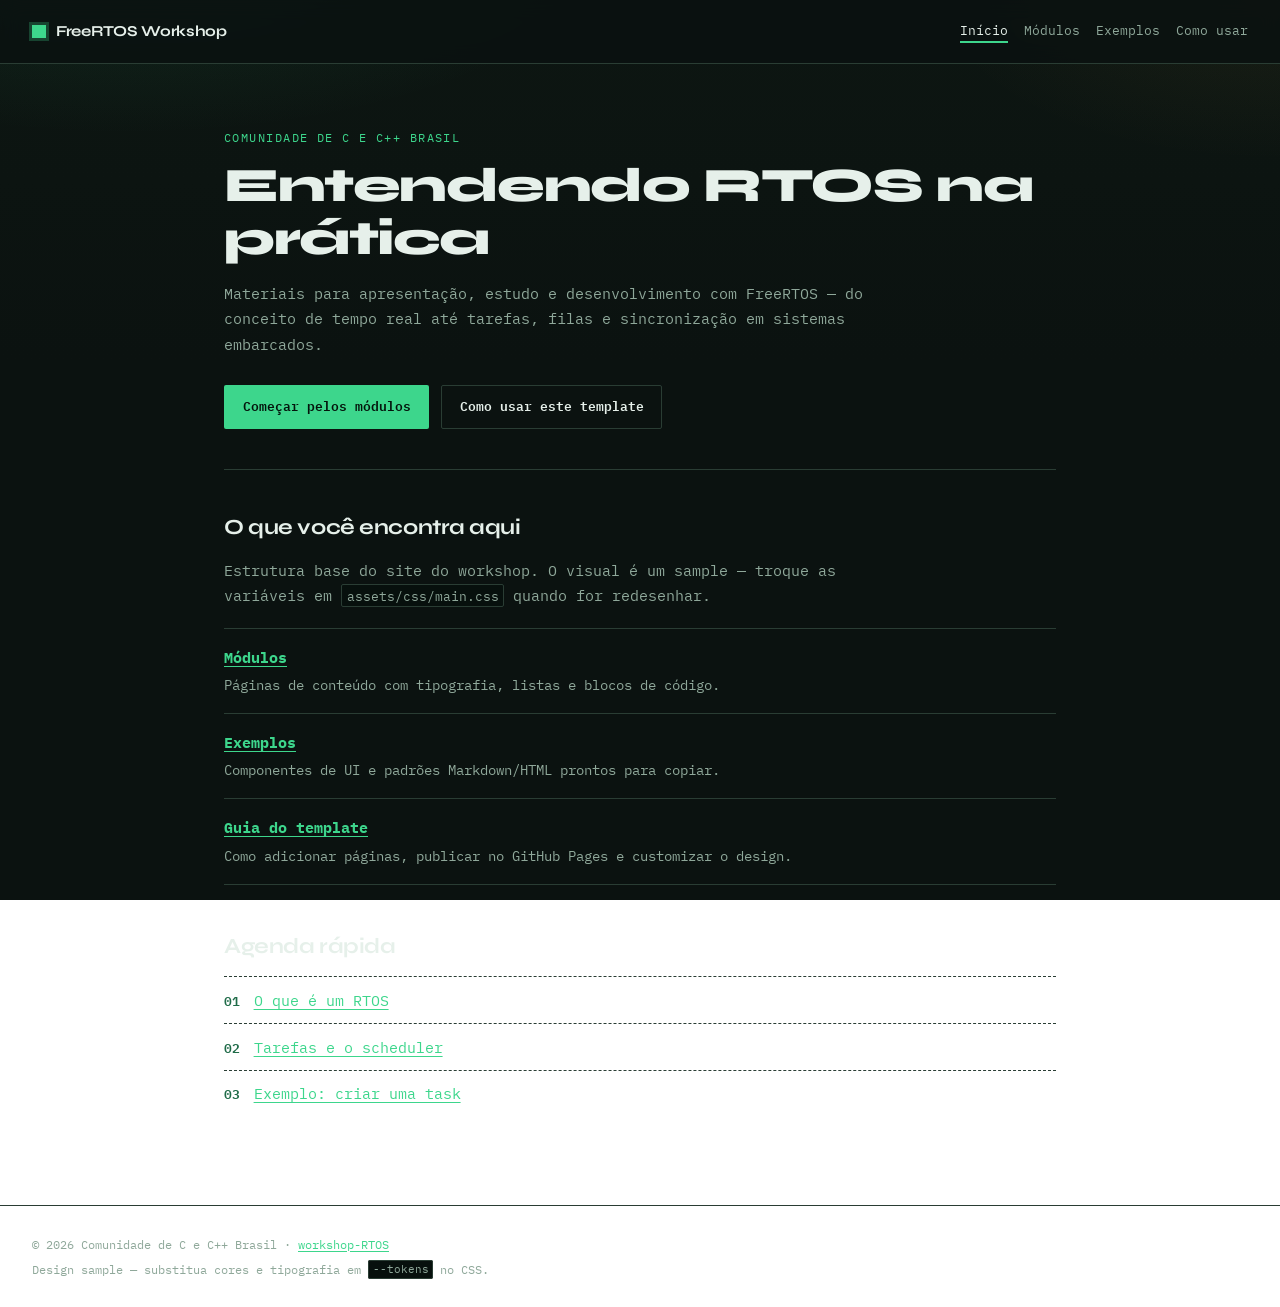
==== docs/index.html @ fe701c54 "Gerado um template base para ser usado na apresentação do material com github pages" ====
<!DOCTYPE html>
<html lang="pt-BR">
<head>
  <meta charset="utf-8">
  <meta name="viewport" content="width=device-width, initial-scale=1">
  <title>Workshop FreeRTOS — Comunidade C e C++ Brasil</title>
  <meta name="description" content="Materiais para apresentação, estudo e desenvolvimento prático com FreeRTOS.">
  <link rel="preconnect" href="https://fonts.googleapis.com">
  <link rel="preconnect" href="https://fonts.gstatic.com" crossorigin>
  <link href="https://fonts.googleapis.com/css2?family=IBM+Plex+Mono:wght@400;600&family=Syne:wght@600;700;800&display=swap" rel="stylesheet">
  <link rel="stylesheet" href="assets/css/main.css">
</head>
<body>
  <div class="page-shell">
    <header class="site-header">
      <a class="brand" href="index.html">
        <span class="brand-mark" aria-hidden="true"></span>
        <span class="brand-text">FreeRTOS Workshop</span>
      </a>
      <nav class="site-nav" aria-label="Principal">
        <a href="index.html" aria-current="page">Início</a>
        <a href="modulos/01-introducao.html">Módulos</a>
        <a href="exemplos/index.html">Exemplos</a>
        <a href="guia/como-usar.html">Como usar</a>
      </nav>
    </header>

    <main>
      <section class="hero">
        <p class="eyebrow">Comunidade de C e C++ Brasil</p>
        <h1>Entendendo RTOS na prática</h1>
        <p class="lede">
          Materiais para apresentação, estudo e desenvolvimento com FreeRTOS —
          do conceito de tempo real até tarefas, filas e sincronização em sistemas embarcados.
        </p>
        <div class="cta-row">
          <a class="btn btn-primary" href="modulos/01-introducao.html">Começar pelos módulos</a>
          <a class="btn btn-ghost" href="guia/como-usar.html">Como usar este template</a>
        </div>
      </section>

      <section class="section">
        <h2>O que você encontra aqui</h2>
        <p class="section-intro">Estrutura base do site do workshop. O visual é um sample — troque as variáveis em <code>assets/css/main.css</code> quando for redesenhar.</p>
        <ul class="feature-list">
          <li>
            <a href="modulos/01-introducao.html"><strong>Módulos</strong></a>
            <span>Páginas de conteúdo com tipografia, listas e blocos de código.</span>
          </li>
          <li>
            <a href="exemplos/index.html"><strong>Exemplos</strong></a>
            <span>Componentes de UI e padrões Markdown/HTML prontos para copiar.</span>
          </li>
          <li>
            <a href="guia/como-usar.html"><strong>Guia do template</strong></a>
            <span>Como adicionar páginas, publicar no GitHub Pages e customizar o design.</span>
          </li>
        </ul>
      </section>

      <section class="section section-compact">
        <h2>Agenda rápida</h2>
        <ol class="agenda">
          <li><a href="modulos/01-introducao.html">O que é um RTOS</a></li>
          <li><a href="modulos/02-tarefas.html">Tarefas e o scheduler</a></li>
          <li><a href="exemplos/snippet-codigo.html">Exemplo: criar uma task</a></li>
        </ol>
      </section>
    </main>

    <footer class="site-footer">
      <p>© 2026 Comunidade de C e C++ Brasil · <a href="https://github.com/">workshop-RTOS</a></p>
      <p class="footer-note">Design sample — substitua cores e tipografia em <code>--tokens</code> no CSS.</p>
    </footer>
  </div>
</body>
</html>
---- docs/assets/css/main.css ----
/*
  Design sample — FreeRTOS Workshop
  ==================================
  Troque apenas as variáveis em :root para redesenhar o site.
  Layout e classes semânticas ficam estáveis; o visual é descartável.
*/

:root {
  /* --- tokens (edite aqui) --- */
  --bg: #0b1210;
  --bg-elevated: #121b18;
  --surface: #18241f;
  --border: #2a3d34;
  --text: #e6f0ea;
  --text-muted: #8fa89a;
  --accent: #3dd68c;
  --accent-dim: #1f6b48;
  --accent-text: #04140c;
  --warn: #e8b84a;
  --code-bg: #07100d;
  --font-display: "Syne", system-ui, sans-serif;
  --font-mono: "IBM Plex Mono", ui-monospace, monospace;
  --radius: 2px;
  --max-width: 52rem;
  --header-h: 4rem;
  --space: 1.25rem;
}

*,
*::before,
*::after {
  box-sizing: border-box;
}

html {
  scroll-behavior: smooth;
}

body {
  margin: 0;
  min-height: 100vh;
  font-family: var(--font-mono);
  font-size: 0.95rem;
  line-height: 1.65;
  color: var(--text);
  background:
    radial-gradient(ellipse 80% 50% at 10% -10%, rgba(61, 214, 140, 0.12), transparent 50%),
    radial-gradient(ellipse 60% 40% at 100% 0%, rgba(232, 184, 74, 0.06), transparent 45%),
    linear-gradient(180deg, #0d1612 0%, var(--bg) 40%);
  background-attachment: fixed;
}

a {
  color: var(--accent);
  text-decoration-thickness: 1px;
  text-underline-offset: 0.2em;
}

a:hover {
  color: #7aefb0;
}

code,
pre {
  font-family: var(--font-mono);
}

code {
  font-size: 0.88em;
  padding: 0.12em 0.35em;
  background: var(--code-bg);
  border: 1px solid var(--border);
  border-radius: var(--radius);
}

.page-shell {
  min-height: 100vh;
  display: flex;
  flex-direction: column;
}

.site-header {
  position: sticky;
  top: 0;
  z-index: 10;
  display: flex;
  align-items: center;
  justify-content: space-between;
  gap: var(--space);
  height: var(--header-h);
  padding: 0 clamp(1rem, 4vw, 2rem);
  background: color-mix(in srgb, var(--bg) 88%, transparent);
  border-bottom: 1px solid var(--border);
  backdrop-filter: blur(10px);
}

.brand {
  display: inline-flex;
  align-items: center;
  gap: 0.65rem;
  color: var(--text);
  text-decoration: none;
  font-family: var(--font-display);
  font-weight: 700;
  letter-spacing: -0.02em;
}

.brand-mark {
  width: 0.85rem;
  height: 0.85rem;
  background: var(--accent);
  box-shadow: 0 0 0 3px color-mix(in srgb, var(--accent) 25%, transparent);
}

.site-nav {
  display: flex;
  flex-wrap: wrap;
  gap: 0.35rem 1rem;
  font-size: 0.82rem;
}

.site-nav a {
  color: var(--text-muted);
  text-decoration: none;
}

.site-nav a:hover,
.site-nav a[aria-current="page"] {
  color: var(--text);
}

.site-nav a[aria-current="page"] {
  border-bottom: 2px solid var(--accent);
}

main {
  flex: 1;
  width: min(100% - 2rem, var(--max-width));
  margin: 0 auto;
  padding: 2.5rem 0 4rem;
}

.hero {
  padding: 1.5rem 0 2.5rem;
  border-bottom: 1px solid var(--border);
  margin-bottom: 2.5rem;
}

.eyebrow {
  margin: 0 0 0.75rem;
  font-size: 0.75rem;
  letter-spacing: 0.12em;
  text-transform: uppercase;
  color: var(--accent);
}

.hero h1,
.page-title {
  margin: 0 0 1rem;
  font-family: var(--font-display);
  font-weight: 800;
  font-size: clamp(2rem, 5vw, 3rem);
  line-height: 1.1;
  letter-spacing: -0.03em;
}

.lede,
.section-intro {
  margin: 0;
  max-width: 40rem;
  color: var(--text-muted);
}

.cta-row {
  display: flex;
  flex-wrap: wrap;
  gap: 0.75rem;
  margin-top: 1.75rem;
}

.btn {
  display: inline-flex;
  align-items: center;
  justify-content: center;
  padding: 0.65rem 1.1rem;
  font-family: var(--font-mono);
  font-size: 0.82rem;
  font-weight: 600;
  text-decoration: none;
  border-radius: var(--radius);
  border: 1px solid transparent;
  transition: background 0.15s ease, color 0.15s ease, border-color 0.15s ease;
}

.btn-primary {
  background: var(--accent);
  color: var(--accent-text);
}

.btn-primary:hover {
  background: #7aefb0;
  color: var(--accent-text);
}

.btn-ghost {
  background: transparent;
  color: var(--text);
  border-color: var(--border);
}

.btn-ghost:hover {
  border-color: var(--accent);
  color: var(--accent);
}

.section {
  margin-bottom: 2.75rem;
}

.section-compact {
  margin-bottom: 1.5rem;
}

.section h2,
.content h2 {
  margin: 0 0 0.75rem;
  font-family: var(--font-display);
  font-size: 1.35rem;
  font-weight: 700;
  letter-spacing: -0.02em;
}

.content h3 {
  margin: 1.75rem 0 0.5rem;
  font-family: var(--font-display);
  font-size: 1.05rem;
}

.section-intro {
  margin-bottom: 1.25rem;
}

.feature-list,
.agenda {
  margin: 0;
  padding: 0;
  list-style: none;
}

.feature-list li {
  display: grid;
  gap: 0.25rem;
  padding: 1rem 0;
  border-top: 1px solid var(--border);
}

.feature-list li:last-child {
  border-bottom: 1px solid var(--border);
}

.feature-list span {
  color: var(--text-muted);
  font-size: 0.88rem;
}

.agenda {
  counter-reset: agenda;
}

.agenda li {
  counter-increment: agenda;
  display: flex;
  gap: 0.85rem;
  align-items: baseline;
  padding: 0.65rem 0;
  border-top: 1px dashed var(--border);
}

.agenda li::before {
  content: counter(agenda, decimal-leading-zero);
  color: var(--accent-dim);
  font-weight: 600;
  font-size: 0.8rem;
}

.site-footer {
  padding: 1.5rem clamp(1rem, 4vw, 2rem);
  border-top: 1px solid var(--border);
  color: var(--text-muted);
  font-size: 0.78rem;
}

.site-footer p {
  margin: 0.25rem 0;
}

.footer-note code {
  font-size: 0.85em;
}

/* --- content pages --- */

.page-header {
  margin-bottom: 2rem;
  padding-bottom: 1.25rem;
  border-bottom: 1px solid var(--border);
}

.meta {
  margin: 0.5rem 0 0;
  color: var(--text-muted);
  font-size: 0.8rem;
}

.content p {
  margin: 0 0 1rem;
}

.content ul,
.content ol {
  margin: 0 0 1.25rem;
  padding-left: 1.25rem;
  color: var(--text-muted);
}

.content li {
  margin-bottom: 0.35rem;
}

.content li::marker {
  color: var(--accent);
}

.callout {
  margin: 1.5rem 0;
  padding: 1rem 1.1rem;
  background: var(--surface);
  border-left: 3px solid var(--accent);
}

.callout.warn {
  border-left-color: var(--warn);
}

.callout p:last-child {
  margin-bottom: 0;
}

.callout-title {
  margin: 0 0 0.35rem;
  font-weight: 600;
  font-size: 0.82rem;
  letter-spacing: 0.04em;
  text-transform: uppercase;
  color: var(--accent);
}

.callout.warn .callout-title {
  color: var(--warn);
}

.pre-wrap {
  margin: 1.25rem 0 1.5rem;
  overflow-x: auto;
  padding: 1rem 1.1rem;
  background: var(--code-bg);
  border: 1px solid var(--border);
  border-radius: var(--radius);
}

.pre-wrap pre {
  margin: 0;
  font-size: 0.82rem;
  line-height: 1.55;
  color: #c8e6d4;
}

.pre-wrap .comment {
  color: #5f7a6c;
}

.pre-wrap .kw {
  color: var(--accent);
}

.pre-wrap .str {
  color: var(--warn);
}

.table-wrap {
  overflow-x: auto;
  margin: 1.25rem 0 1.5rem;
}

table {
  width: 100%;
  border-collapse: collapse;
  font-size: 0.85rem;
}

th,
td {
  padding: 0.65rem 0.75rem;
  text-align: left;
  border-bottom: 1px solid var(--border);
}

th {
  color: var(--text-muted);
  font-weight: 600;
  font-size: 0.75rem;
  letter-spacing: 0.06em;
  text-transform: uppercase;
}

.pager {
  display: flex;
  justify-content: space-between;
  gap: 1rem;
  margin-top: 2.5rem;
  padding-top: 1.25rem;
  border-top: 1px solid var(--border);
  font-size: 0.85rem;
}

.pager a {
  text-decoration: none;
}

.pager .dir {
  display: block;
  color: var(--text-muted);
  font-size: 0.72rem;
  letter-spacing: 0.06em;
  text-transform: uppercase;
  margin-bottom: 0.2rem;
}

.component-demo {
  margin: 1.5rem 0;
  padding: 1.25rem;
  background: var(--bg-elevated);
  border: 1px dashed var(--border);
}

.component-demo > .label {
  margin: 0 0 0.85rem;
  font-size: 0.72rem;
  letter-spacing: 0.08em;
  text-transform: uppercase;
  color: var(--text-muted);
}

.toc {
  margin: 0 0 2rem;
  padding: 1rem 1.1rem;
  background: var(--surface);
  border: 1px solid var(--border);
}

.toc h2 {
  margin: 0 0 0.5rem;
  font-size: 0.75rem;
  letter-spacing: 0.08em;
  text-transform: uppercase;
  color: var(--text-muted);
  font-family: var(--font-mono);
  font-weight: 600;
}

.toc ol {
  margin: 0;
  padding-left: 1.1rem;
  color: var(--text-muted);
}

@media (max-width: 640px) {
  .site-header {
    flex-direction: column;
    align-items: flex-start;
    height: auto;
    padding-top: 0.85rem;
    padding-bottom: 0.85rem;
  }

  .site-nav {
    width: 100%;
  }
}
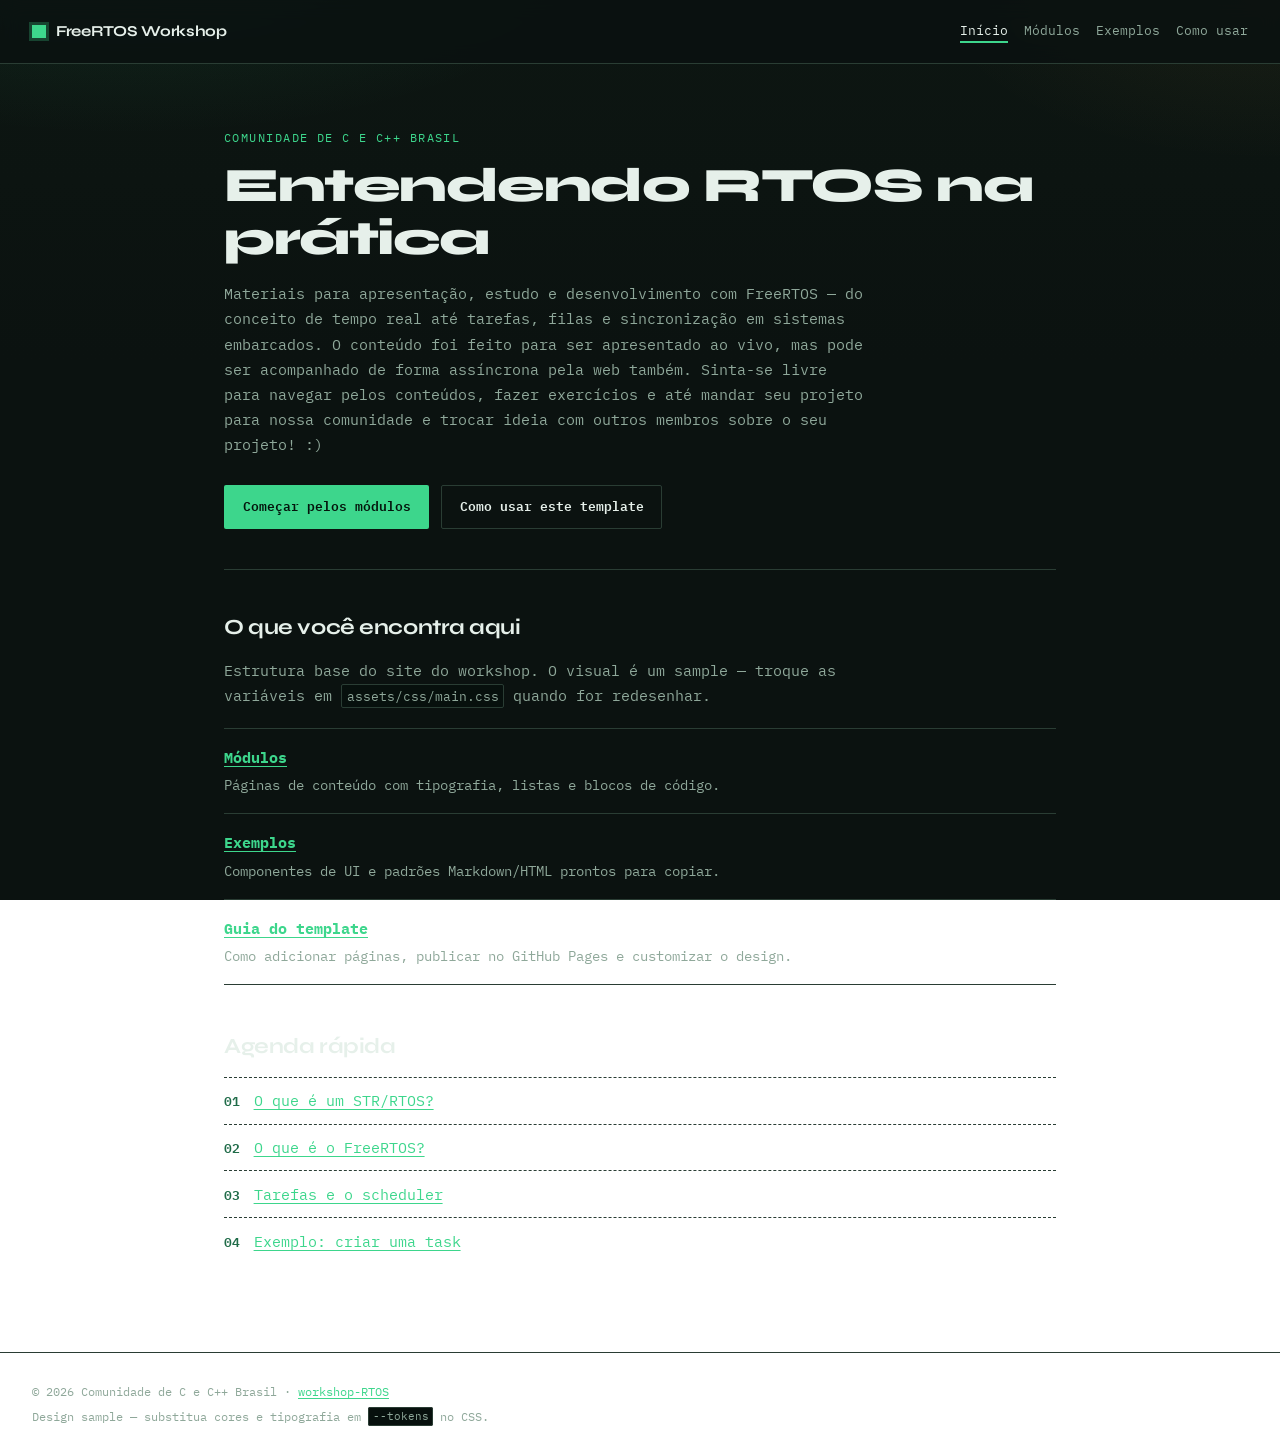
==== commit 6521a794: "Corrected "introdução" module and started the one about freertos itself" ====
--- a/docs/index.html
+++ b/docs/index.html
@@ -32,6 +32,10 @@
         <p class="lede">
           Materiais para apresentação, estudo e desenvolvimento com FreeRTOS —
           do conceito de tempo real até tarefas, filas e sincronização em sistemas embarcados.
+          O conteúdo foi feito para ser apresentado ao vivo, mas pode ser 
+          acompanhado de forma assíncrona pela web também. Sinta-se livre para
+          navegar pelos conteúdos, fazer exercícios e até mandar seu projeto para 
+          nossa comunidade e trocar ideia com outros membros sobre o seu projeto! :)
         </p>
         <div class="cta-row">
           <a class="btn btn-primary" href="modulos/01-introducao.html">Começar pelos módulos</a>
@@ -61,7 +65,8 @@
       <section class="section section-compact">
         <h2>Agenda rápida</h2>
         <ol class="agenda">
-          <li><a href="modulos/01-introducao.html">O que é um RTOS</a></li>
+          <li><a href="modulos/01-introducao.html">O que é um STR/RTOS?</a></li>
+          <li><a href="modulos/02-freertos.html">O que é o FreeRTOS?</a></li>
           <li><a href="modulos/02-tarefas.html">Tarefas e o scheduler</a></li>
           <li><a href="exemplos/snippet-codigo.html">Exemplo: criar uma task</a></li>
         </ol>
